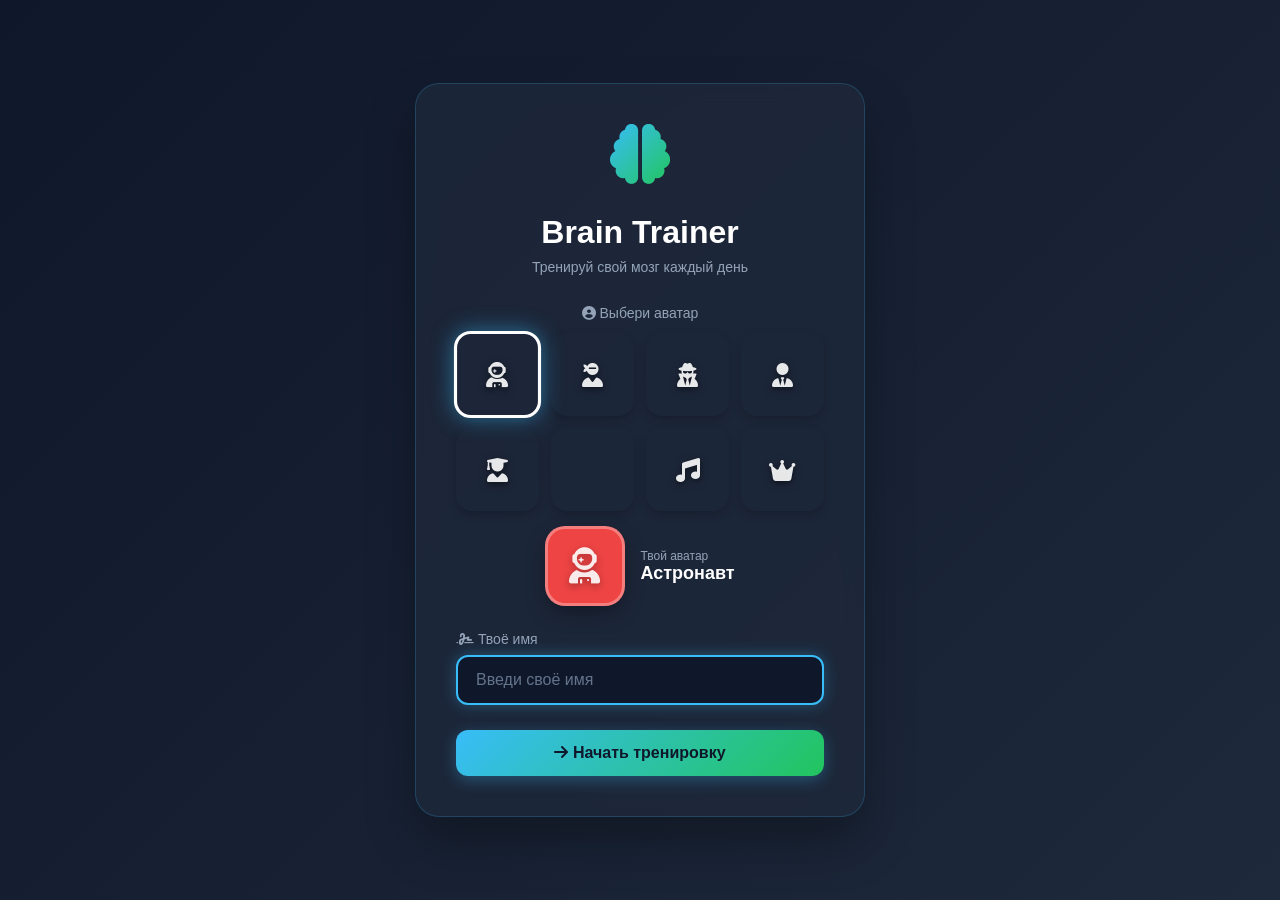
==== templates/login.html @ 95beccde "First" ====
<!DOCTYPE html>
<html lang="ru">
<head>
    <meta charset="UTF-8">
    <meta name="viewport" content="width=device-width, initial-scale=1.0">
    <title>Brain Trainer - Вход</title>
    <link rel="stylesheet" href="{{ url_for('static', filename='style.css') }}">
    <link rel="stylesheet" href="https://cdnjs.cloudflare.com/ajax/libs/font-awesome/6.4.0/css/all.min.css">
    <style>
        * { box-sizing: border-box; margin: 0; padding: 0; }
        body {
            background: linear-gradient(135deg, #0f172a 0%, #1e293b 100%);
            color: white; font-family: 'Segoe UI', Arial, sans-serif;
            min-height: 100vh; display: flex; align-items: center; justify-content: center;
        }
        .login-container {
            max-width: 450px; width: 90%; padding: 40px;
            background: rgba(30, 41, 59, 0.8); backdrop-filter: blur(10px);
            border-radius: 24px; box-shadow: 0 25px 50px rgba(0, 0, 0, 0.3);
            border: 1px solid rgba(56, 189, 248, 0.2); text-align: center;
            animation: slideUp 0.5s ease;
        }
        @keyframes slideUp {
            from { opacity: 0; transform: translateY(30px); }
            to { opacity: 1; transform: translateY(0); }
        }
        .login-logo { margin-bottom: 20px; }
        .login-logo i {
            font-size: 60px; background: linear-gradient(135deg, #38bdf8, #22c55e);
            -webkit-background-clip: text; -webkit-text-fill-color: transparent; margin-bottom: 10px;
        }
        .login-container h1 { font-size: 32px; margin-bottom: 8px; font-weight: 600; }
        .login-subtitle { color: #94a3b8; margin-bottom: 30px; font-size: 14px; }
        .avatar-section { margin-bottom: 25px; }
        .avatar-label { display: block; color: #94a3b8; font-size: 14px; margin-bottom: 12px; }
        .avatar-grid { display: grid; grid-template-columns: repeat(4, 1fr); gap: 12px; margin-bottom: 10px; }
        .avatar-option {
            aspect-ratio: 1; border-radius: 16px; cursor: pointer;
            transition: all 0.2s ease; border: 3px solid transparent;
            display: flex; align-items: center; justify-content: center;
            font-size: 28px; font-weight: bold; color: white;
            text-shadow: 0 2px 5px rgba(0,0,0,0.3); box-shadow: 0 4px 10px rgba(0,0,0,0.2);
        }
        .avatar-option:hover { transform: scale(1.05); box-shadow: 0 8px 20px rgba(0,0,0,0.3); }
        .avatar-option.selected { border-color: white; box-shadow: 0 0 20px rgba(56, 189, 248, 0.5); transform: scale(1.05); }
        .avatar-option i { font-size: 24px; color: rgba(255,255,255,0.9); filter: drop-shadow(0 2px 4px rgba(0,0,0,0.3)); }
        .avatar-preview { display: flex; align-items: center; justify-content: center; gap: 15px; margin: 15px 0 20px; }
        .preview-avatar {
            width: 80px; height: 80px; border-radius: 20px; display: flex;
            align-items: center; justify-content: center; font-size: 40px;
            font-weight: bold; color: white; text-shadow: 0 3px 8px rgba(0,0,0,0.3);
            box-shadow: 0 8px 20px rgba(0,0,0,0.3); transition: all 0.3s ease;
            border: 3px solid rgba(255,255,255,0.3);
        }
        .preview-avatar i { font-size: 36px; color: rgba(255,255,255,0.9); }
        .preview-text { text-align: left; }
        .preview-text span { display: block; color: #94a3b8; font-size: 12px; }
        .preview-text strong { font-size: 18px; color: white; }
        .input-group { margin-bottom: 25px; text-align: left; }
        .input-group label { display: block; color: #94a3b8; font-size: 14px; margin-bottom: 8px; }
        .input-group input {
            width: 100%; padding: 14px 18px; font-size: 16px; border-radius: 12px;
            border: 2px solid #334155; background: #0f172a; color: white;
            outline: none; transition: all 0.2s;
        }
        .input-group input:focus { border-color: #38bdf8; box-shadow: 0 0 15px rgba(56, 189, 248, 0.3); }
        .input-group input::placeholder { color: #64748b; }
        .login-btn {
            width: 100%; padding: 14px; font-size: 16px; font-weight: bold;
            border-radius: 12px; border: none; background: linear-gradient(135deg, #38bdf8, #22c55e);
            color: #0f172a; cursor: pointer; transition: all 0.2s;
            box-shadow: 0 4px 15px rgba(56, 189, 248, 0.3);
        }
        .login-btn:hover { transform: translateY(-2px); box-shadow: 0 8px 25px rgba(56, 189, 248, 0.4); }
        .login-btn:active { transform: translateY(0); }
    </style>
</head>
<body>
    <div class="login-container">
        <div class="login-logo"><i class="fas fa-brain"></i></div>
        <h1>Brain Trainer</h1>
        <p class="login-subtitle">Тренируй свой мозг каждый день</p>

        <form method="POST" id="loginForm">
            <input type="hidden" name="avatar_color" id="avatarColorInput" value="#ef4444">
            <input type="hidden" name="avatar_icon" id="avatarIconInput" value="fa-user-astronaut">

            <div class="avatar-section">
                <label class="avatar-label"><i class="fas fa-user-circle"></i> Выбери аватар</label>
                <div class="avatar-grid" id="avatarGrid">
                    <div class="avatar-option selected" data-color="#ef4444" data-icon="fa-user-astronaut" data-name="Астронавт" onclick="selectAvatar(this)">
                        <i class="fas fa-user-astronaut"></i>
                    </div>
                    <div class="avatar-option" data-color="#f97316" data-icon="fa-user-ninja" data-name="Ниндзя" onclick="selectAvatar(this)">
                        <i class="fas fa-user-ninja"></i>
                    </div>
                    <div class="avatar-option" data-color="#fbbf24" data-icon="fa-user-secret" data-name="Агент" onclick="selectAvatar(this)">
                        <i class="fas fa-user-secret"></i>
                    </div>
                    <div class="avatar-option" data-color="#22c55e" data-icon="fa-user-tie" data-name="Бизнесмен" onclick="selectAvatar(this)">
                        <i class="fas fa-user-tie"></i>
                    </div>
                    <div class="avatar-option" data-color="#06b6d4" data-icon="fa-user-graduate" data-name="Студент" onclick="selectAvatar(this)">
                        <i class="fas fa-user-graduate"></i>
                    </div>
                    <div class="avatar-option" data-color="#3b82f6" data-icon="fa-user-pilot" data-name="Пилот" onclick="selectAvatar(this)">
                        <i class="fas fa-user-pilot"></i>
                    </div>
                    <div class="avatar-option" data-color="#8b5cf6" data-icon="fa-music" data-name="Музыкант" onclick="selectAvatar(this)">
                        <i class="fas fa-music"></i>
                    </div>
                    <div class="avatar-option" data-color="#ec4899" data-icon="fa-crown" data-name="Король" onclick="selectAvatar(this)">
                        <i class="fas fa-crown"></i>
                    </div>
                </div>

                <div class="avatar-preview">
                    <div class="preview-avatar" id="avatarPreview" style="background: #ef4444;">
                        <i class="fas fa-user-astronaut"></i>
                    </div>
                    <div class="preview-text">
                        <span>Твой аватар</span>
                        <strong id="avatarName">Астронавт</strong>
                    </div>
                </div>
            </div>

            <div class="input-group">
                <label><i class="fas fa-signature"></i> Твоё имя</label>
                <input type="text" name="username" placeholder="Введи своё имя" required autofocus>
            </div>

            <button type="submit" class="login-btn"><i class="fas fa-arrow-right"></i> Начать тренировку</button>
        </form>
    </div>

    <script>
        function selectAvatar(element) {
            document.querySelectorAll('.avatar-option').forEach(opt => opt.classList.remove('selected'));
            element.classList.add('selected');

            const color = element.dataset.color;
            const icon = element.dataset.icon;
            const name = element.dataset.name;

            const preview = document.getElementById('avatarPreview');
            preview.style.background = color;
            preview.innerHTML = `<i class="fas ${icon}"></i>`;

            document.getElementById('avatarName').textContent = name;
            document.getElementById('avatarColorInput').value = color;
            document.getElementById('avatarIconInput').value = icon;
        }
    </script>
</body>
</html>
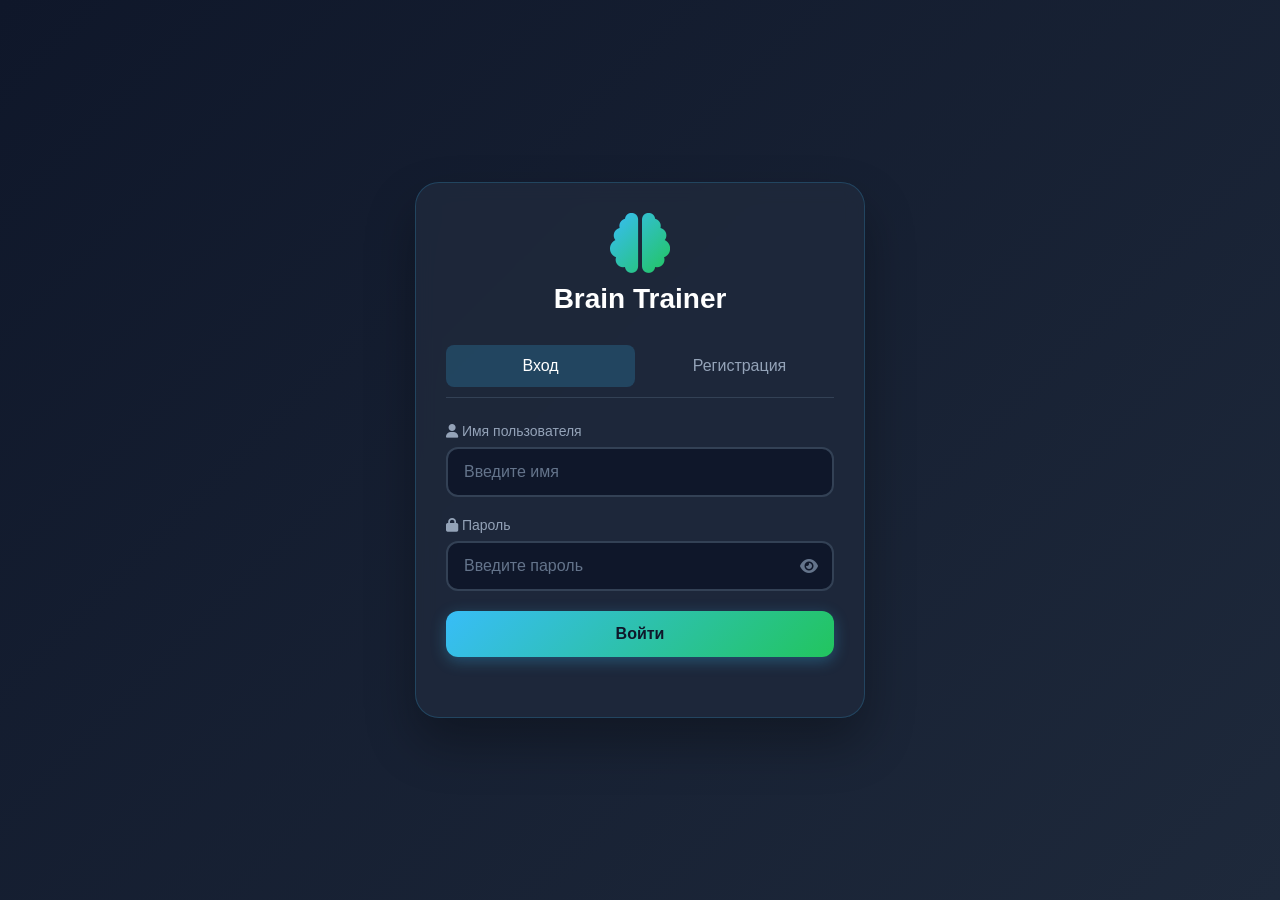
==== commit 900fccd6: "User debug" ====
--- a/templates/login.html
+++ b/templates/login.html
@@ -1,8 +1,9 @@
+<!-- templates/login.html -->
 <!DOCTYPE html>
 <html lang="ru">
 <head>
     <meta charset="UTF-8">
-    <meta name="viewport" content="width=device-width, initial-scale=1.0">
+    <meta name="viewport" content="width=device-width, initial-scale=1.0, maximum-scale=1.0, user-scalable=no">
     <title>Brain Trainer - Вход</title>
     <link rel="stylesheet" href="{{ url_for('static', filename='style.css') }}">
     <link rel="stylesheet" href="https://cdnjs.cloudflare.com/ajax/libs/font-awesome/6.4.0/css/all.min.css">
@@ -10,146 +11,450 @@
         * { box-sizing: border-box; margin: 0; padding: 0; }
         body {
             background: linear-gradient(135deg, #0f172a 0%, #1e293b 100%);
-            color: white; font-family: 'Segoe UI', Arial, sans-serif;
-            min-height: 100vh; display: flex; align-items: center; justify-content: center;
-        }
-        .login-container {
-            max-width: 450px; width: 90%; padding: 40px;
-            background: rgba(30, 41, 59, 0.8); backdrop-filter: blur(10px);
-            border-radius: 24px; box-shadow: 0 25px 50px rgba(0, 0, 0, 0.3);
-            border: 1px solid rgba(56, 189, 248, 0.2); text-align: center;
+            min-height: 100vh;
+            display: flex;
+            align-items: center;
+            justify-content: center;
+            font-family: 'Segoe UI', Arial, sans-serif;
+            padding: 20px;
+        }
+        .auth-container {
+            max-width: 450px;
+            width: 100%;
+            background: rgba(30, 41, 59, 0.9);
+            backdrop-filter: blur(10px);
+            border-radius: 24px;
+            padding: 30px;
+            box-shadow: 0 25px 50px rgba(0, 0, 0, 0.3);
+            border: 1px solid rgba(56, 189, 248, 0.2);
             animation: slideUp 0.5s ease;
         }
         @keyframes slideUp {
             from { opacity: 0; transform: translateY(30px); }
             to { opacity: 1; transform: translateY(0); }
         }
-        .login-logo { margin-bottom: 20px; }
-        .login-logo i {
-            font-size: 60px; background: linear-gradient(135deg, #38bdf8, #22c55e);
-            -webkit-background-clip: text; -webkit-text-fill-color: transparent; margin-bottom: 10px;
-        }
-        .login-container h1 { font-size: 32px; margin-bottom: 8px; font-weight: 600; }
-        .login-subtitle { color: #94a3b8; margin-bottom: 30px; font-size: 14px; }
-        .avatar-section { margin-bottom: 25px; }
-        .avatar-label { display: block; color: #94a3b8; font-size: 14px; margin-bottom: 12px; }
-        .avatar-grid { display: grid; grid-template-columns: repeat(4, 1fr); gap: 12px; margin-bottom: 10px; }
+        .logo {
+            text-align: center;
+            margin-bottom: 30px;
+        }
+        .logo i {
+            font-size: 60px;
+            background: linear-gradient(135deg, #38bdf8, #22c55e);
+            -webkit-background-clip: text;
+            -webkit-text-fill-color: transparent;
+        }
+        .logo h1 {
+            color: white;
+            font-size: 28px;
+            margin-top: 10px;
+        }
+        .tabs {
+            display: flex;
+            gap: 10px;
+            margin-bottom: 25px;
+            border-bottom: 1px solid #334155;
+            padding-bottom: 10px;
+        }
+        .tab {
+            flex: 1;
+            padding: 12px;
+            background: none;
+            border: none;
+            color: #94a3b8;
+            font-size: 16px;
+            font-weight: 500;
+            cursor: pointer;
+            transition: all 0.2s;
+            border-radius: 8px;
+        }
+        .tab.active {
+            color: white;
+            background: rgba(56, 189, 248, 0.2);
+        }
+        .tab:hover {
+            color: white;
+        }
+        .form-container {
+            display: none;
+        }
+        .form-container.active {
+            display: block;
+        }
+        .avatar-section {
+            margin-bottom: 20px;
+        }
+        .avatar-label {
+            display: block;
+            color: #94a3b8;
+            font-size: 14px;
+            margin-bottom: 10px;
+        }
+        .avatar-grid {
+            display: grid;
+            grid-template-columns: repeat(4, 1fr);
+            gap: 10px;
+            margin-bottom: 15px;
+        }
         .avatar-option {
-            aspect-ratio: 1; border-radius: 16px; cursor: pointer;
-            transition: all 0.2s ease; border: 3px solid transparent;
-            display: flex; align-items: center; justify-content: center;
-            font-size: 28px; font-weight: bold; color: white;
-            text-shadow: 0 2px 5px rgba(0,0,0,0.3); box-shadow: 0 4px 10px rgba(0,0,0,0.2);
-        }
-        .avatar-option:hover { transform: scale(1.05); box-shadow: 0 8px 20px rgba(0,0,0,0.3); }
-        .avatar-option.selected { border-color: white; box-shadow: 0 0 20px rgba(56, 189, 248, 0.5); transform: scale(1.05); }
-        .avatar-option i { font-size: 24px; color: rgba(255,255,255,0.9); filter: drop-shadow(0 2px 4px rgba(0,0,0,0.3)); }
-        .avatar-preview { display: flex; align-items: center; justify-content: center; gap: 15px; margin: 15px 0 20px; }
+            aspect-ratio: 1;
+            border-radius: 12px;
+            cursor: pointer;
+            transition: all 0.2s;
+            border: 3px solid transparent;
+            display: flex;
+            align-items: center;
+            justify-content: center;
+            font-size: 24px;
+            color: white;
+            text-shadow: 0 2px 5px rgba(0,0,0,0.3);
+            box-shadow: 0 4px 10px rgba(0,0,0,0.2);
+        }
+        .avatar-option.selected {
+            border-color: white;
+            box-shadow: 0 0 20px rgba(56, 189, 248, 0.5);
+            transform: scale(1.05);
+        }
+        .avatar-preview {
+            display: flex;
+            align-items: center;
+            gap: 15px;
+            padding: 15px;
+            background: rgba(0,0,0,0.2);
+            border-radius: 12px;
+        }
         .preview-avatar {
-            width: 80px; height: 80px; border-radius: 20px; display: flex;
-            align-items: center; justify-content: center; font-size: 40px;
-            font-weight: bold; color: white; text-shadow: 0 3px 8px rgba(0,0,0,0.3);
-            box-shadow: 0 8px 20px rgba(0,0,0,0.3); transition: all 0.3s ease;
-            border: 3px solid rgba(255,255,255,0.3);
-        }
-        .preview-avatar i { font-size: 36px; color: rgba(255,255,255,0.9); }
-        .preview-text { text-align: left; }
-        .preview-text span { display: block; color: #94a3b8; font-size: 12px; }
-        .preview-text strong { font-size: 18px; color: white; }
-        .input-group { margin-bottom: 25px; text-align: left; }
-        .input-group label { display: block; color: #94a3b8; font-size: 14px; margin-bottom: 8px; }
+            width: 60px;
+            height: 60px;
+            border-radius: 15px;
+            display: flex;
+            align-items: center;
+            justify-content: center;
+            font-size: 28px;
+            color: white;
+            text-shadow: 0 2px 5px rgba(0,0,0,0.3);
+            box-shadow: 0 4px 15px rgba(0,0,0,0.3);
+            border: 2px solid rgba(255,255,255,0.3);
+        }
+        .preview-text span {
+            display: block;
+            color: #94a3b8;
+            font-size: 12px;
+        }
+        .preview-text strong {
+            font-size: 16px;
+            color: white;
+        }
+        .input-group {
+            margin-bottom: 20px;
+        }
+        .input-group label {
+            display: block;
+            color: #94a3b8;
+            font-size: 14px;
+            margin-bottom: 8px;
+        }
         .input-group input {
-            width: 100%; padding: 14px 18px; font-size: 16px; border-radius: 12px;
-            border: 2px solid #334155; background: #0f172a; color: white;
-            outline: none; transition: all 0.2s;
-        }
-        .input-group input:focus { border-color: #38bdf8; box-shadow: 0 0 15px rgba(56, 189, 248, 0.3); }
-        .input-group input::placeholder { color: #64748b; }
-        .login-btn {
-            width: 100%; padding: 14px; font-size: 16px; font-weight: bold;
-            border-radius: 12px; border: none; background: linear-gradient(135deg, #38bdf8, #22c55e);
-            color: #0f172a; cursor: pointer; transition: all 0.2s;
+            width: 100%;
+            padding: 14px 16px;
+            font-size: 16px;
+            border-radius: 12px;
+            border: 2px solid #334155;
+            background: #0f172a;
+            color: white;
+            outline: none;
+            transition: all 0.2s;
+        }
+        .input-group input:focus {
+            border-color: #38bdf8;
+            box-shadow: 0 0 15px rgba(56, 189, 248, 0.3);
+        }
+        .input-group input::placeholder {
+            color: #64748b;
+        }
+        .password-wrapper {
+            position: relative;
+        }
+        .password-toggle {
+            position: absolute;
+            right: 16px;
+            top: 50%;
+            transform: translateY(-50%);
+            color: #64748b;
+            cursor: pointer;
+        }
+        .submit-btn {
+            width: 100%;
+            padding: 14px;
+            font-size: 16px;
+            font-weight: bold;
+            border-radius: 12px;
+            border: none;
+            background: linear-gradient(135deg, #38bdf8, #22c55e);
+            color: #0f172a;
+            cursor: pointer;
+            transition: all 0.2s;
             box-shadow: 0 4px 15px rgba(56, 189, 248, 0.3);
         }
-        .login-btn:hover { transform: translateY(-2px); box-shadow: 0 8px 25px rgba(56, 189, 248, 0.4); }
-        .login-btn:active { transform: translateY(0); }
+        .submit-btn:hover {
+            transform: translateY(-2px);
+            box-shadow: 0 8px 25px rgba(56, 189, 248, 0.4);
+        }
+        .submit-btn:disabled {
+            opacity: 0.5;
+            cursor: not-allowed;
+        }
+        .error-message {
+            color: #ef4444;
+            font-size: 14px;
+            margin-top: 10px;
+            text-align: center;
+            min-height: 20px;
+        }
+        @media (max-width: 480px) {
+            .auth-container {
+                padding: 20px;
+            }
+            .avatar-grid {
+                gap: 8px;
+            }
+            .avatar-option {
+                font-size: 20px;
+            }
+        }
     </style>
 </head>
 <body>
-    <div class="login-container">
-        <div class="login-logo"><i class="fas fa-brain"></i></div>
-        <h1>Brain Trainer</h1>
-        <p class="login-subtitle">Тренируй свой мозг каждый день</p>
-
-        <form method="POST" id="loginForm">
-            <input type="hidden" name="avatar_color" id="avatarColorInput" value="#ef4444">
-            <input type="hidden" name="avatar_icon" id="avatarIconInput" value="fa-user-astronaut">
-
-            <div class="avatar-section">
-                <label class="avatar-label"><i class="fas fa-user-circle"></i> Выбери аватар</label>
-                <div class="avatar-grid" id="avatarGrid">
-                    <div class="avatar-option selected" data-color="#ef4444" data-icon="fa-user-astronaut" data-name="Астронавт" onclick="selectAvatar(this)">
-                        <i class="fas fa-user-astronaut"></i>
+    <div class="auth-container">
+        <div class="logo">
+            <i class="fas fa-brain"></i>
+            <h1>Brain Trainer</h1>
+        </div>
+
+        <div class="tabs">
+            <button class="tab active" onclick="switchTab('login')">Вход</button>
+            <button class="tab" onclick="switchTab('register')">Регистрация</button>
+        </div>
+
+        <!-- Форма входа -->
+        <div id="loginForm" class="form-container active">
+            <form onsubmit="login(event)">
+                <div class="input-group">
+                    <label><i class="fas fa-user"></i> Имя пользователя</label>
+                    <input type="text" id="loginUsername" placeholder="Введите имя" required>
+                </div>
+                <div class="input-group">
+                    <label><i class="fas fa-lock"></i> Пароль</label>
+                    <div class="password-wrapper">
+                        <input type="password" id="loginPassword" placeholder="Введите пароль" required>
+                        <i class="fas fa-eye password-toggle" onclick="togglePassword('loginPassword', this)"></i>
                     </div>
-                    <div class="avatar-option" data-color="#f97316" data-icon="fa-user-ninja" data-name="Ниндзя" onclick="selectAvatar(this)">
-                        <i class="fas fa-user-ninja"></i>
+                </div>
+                <button type="submit" class="submit-btn">Войти</button>
+            </form>
+        </div>
+
+        <!-- Форма регистрации -->
+        <div id="registerForm" class="form-container">
+            <form onsubmit="register(event)">
+                <div class="avatar-section">
+                    <label class="avatar-label"><i class="fas fa-user-circle"></i> Выбери аватар</label>
+                    <div class="avatar-grid" id="avatarGrid">
+                        <div class="avatar-option selected" data-color="#ef4444" data-icon="fa-user-astronaut" data-name="Астронавт" onclick="selectAvatar(this)">
+                            <i class="fas fa-user-astronaut"></i>
+                        </div>
+                        <div class="avatar-option" data-color="#f97316" data-icon="fa-user-ninja" data-name="Ниндзя" onclick="selectAvatar(this)">
+                            <i class="fas fa-user-ninja"></i>
+                        </div>
+                        <div class="avatar-option" data-color="#fbbf24" data-icon="fa-user-secret" data-name="Агент" onclick="selectAvatar(this)">
+                            <i class="fas fa-user-secret"></i>
+                        </div>
+                        <div class="avatar-option" data-color="#22c55e" data-icon="fa-user-tie" data-name="Бизнесмен" onclick="selectAvatar(this)">
+                            <i class="fas fa-user-tie"></i>
+                        </div>
+                        <div class="avatar-option" data-color="#06b6d4" data-icon="fa-user-graduate" data-name="Студент" onclick="selectAvatar(this)">
+                            <i class="fas fa-user-graduate"></i>
+                        </div>
+                        <div class="avatar-option" data-color="#3b82f6" data-icon="fa-user-pilot" data-name="Пилот" onclick="selectAvatar(this)">
+                            <i class="fas fa-user-pilot"></i>
+                        </div>
+                        <div class="avatar-option" data-color="#8b5cf6" data-icon="fa-music" data-name="Музыкант" onclick="selectAvatar(this)">
+                            <i class="fas fa-music"></i>
+                        </div>
+                        <div class="avatar-option" data-color="#ec4899" data-icon="fa-crown" data-name="Король" onclick="selectAvatar(this)">
+                            <i class="fas fa-crown"></i>
+                        </div>
                     </div>
-                    <div class="avatar-option" data-color="#fbbf24" data-icon="fa-user-secret" data-name="Агент" onclick="selectAvatar(this)">
-                        <i class="fas fa-user-secret"></i>
+                    <div class="avatar-preview">
+                        <div class="preview-avatar" id="avatarPreview" style="background: #ef4444;">
+                            <i class="fas fa-user-astronaut"></i>
+                        </div>
+                        <div class="preview-text">
+                            <span>Твой аватар</span>
+                            <strong id="avatarName">Астронавт</strong>
+                        </div>
                     </div>
-                    <div class="avatar-option" data-color="#22c55e" data-icon="fa-user-tie" data-name="Бизнесмен" onclick="selectAvatar(this)">
-                        <i class="fas fa-user-tie"></i>
+                </div>
+
+                <div class="input-group">
+                    <label><i class="fas fa-user"></i> Имя пользователя</label>
+                    <input type="text" id="regUsername" placeholder="От 3 символов" minlength="3" required>
+                </div>
+                <div class="input-group">
+                    <label><i class="fas fa-envelope"></i> Email (необязательно)</label>
+                    <input type="email" id="regEmail" placeholder="example@mail.com">
+                </div>
+                <div class="input-group">
+                    <label><i class="fas fa-lock"></i> Пароль</label>
+                    <div class="password-wrapper">
+                        <input type="password" id="regPassword" placeholder="От 6 символов" minlength="6" required>
+                        <i class="fas fa-eye password-toggle" onclick="togglePassword('regPassword', this)"></i>
                     </div>
-                    <div class="avatar-option" data-color="#06b6d4" data-icon="fa-user-graduate" data-name="Студент" onclick="selectAvatar(this)">
-                        <i class="fas fa-user-graduate"></i>
+                </div>
+                <div class="input-group">
+                    <label><i class="fas fa-lock"></i> Подтвердите пароль</label>
+                    <div class="password-wrapper">
+                        <input type="password" id="regPasswordConfirm" placeholder="Повторите пароль" required>
+                        <i class="fas fa-eye password-toggle" onclick="togglePassword('regPasswordConfirm', this)"></i>
                     </div>
-                    <div class="avatar-option" data-color="#3b82f6" data-icon="fa-user-pilot" data-name="Пилот" onclick="selectAvatar(this)">
-                        <i class="fas fa-user-pilot"></i>
-                    </div>
-                    <div class="avatar-option" data-color="#8b5cf6" data-icon="fa-music" data-name="Музыкант" onclick="selectAvatar(this)">
-                        <i class="fas fa-music"></i>
-                    </div>
-                    <div class="avatar-option" data-color="#ec4899" data-icon="fa-crown" data-name="Король" onclick="selectAvatar(this)">
-                        <i class="fas fa-crown"></i>
-                    </div>
-                </div>
-
-                <div class="avatar-preview">
-                    <div class="preview-avatar" id="avatarPreview" style="background: #ef4444;">
-                        <i class="fas fa-user-astronaut"></i>
-                    </div>
-                    <div class="preview-text">
-                        <span>Твой аватар</span>
-                        <strong id="avatarName">Астронавт</strong>
-                    </div>
-                </div>
-            </div>
-
-            <div class="input-group">
-                <label><i class="fas fa-signature"></i> Твоё имя</label>
-                <input type="text" name="username" placeholder="Введи своё имя" required autofocus>
-            </div>
-
-            <button type="submit" class="login-btn"><i class="fas fa-arrow-right"></i> Начать тренировку</button>
-        </form>
+                </div>
+
+                <button type="submit" class="submit-btn">Зарегистрироваться</button>
+            </form>
+        </div>
+
+        <div id="errorMessage" class="error-message"></div>
     </div>
 
     <script>
+        let selectedAvatar = {
+            color: '#ef4444',
+            icon: 'fa-user-astronaut',
+            name: 'Астронавт'
+        };
+
+        function switchTab(tab) {
+            document.querySelectorAll('.tab').forEach(t => t.classList.remove('active'));
+            document.querySelectorAll('.form-container').forEach(f => f.classList.remove('active'));
+
+            if (tab === 'login') {
+                document.querySelector('.tab:first-child').classList.add('active');
+                document.getElementById('loginForm').classList.add('active');
+            } else {
+                document.querySelector('.tab:last-child').classList.add('active');
+                document.getElementById('registerForm').classList.add('active');
+            }
+            document.getElementById('errorMessage').textContent = '';
+        }
+
         function selectAvatar(element) {
             document.querySelectorAll('.avatar-option').forEach(opt => opt.classList.remove('selected'));
             element.classList.add('selected');
 
-            const color = element.dataset.color;
-            const icon = element.dataset.icon;
-            const name = element.dataset.name;
+            selectedAvatar = {
+                color: element.dataset.color,
+                icon: element.dataset.icon,
+                name: element.dataset.name
+            };
 
             const preview = document.getElementById('avatarPreview');
-            preview.style.background = color;
-            preview.innerHTML = `<i class="fas ${icon}"></i>`;
-
-            document.getElementById('avatarName').textContent = name;
-            document.getElementById('avatarColorInput').value = color;
-            document.getElementById('avatarIconInput').value = icon;
+            preview.style.background = selectedAvatar.color;
+            preview.innerHTML = `<i class="fas ${selectedAvatar.icon}"></i>`;
+            document.getElementById('avatarName').textContent = selectedAvatar.name;
+        }
+
+        function togglePassword(inputId, icon) {
+            const input = document.getElementById(inputId);
+            if (input.type === 'password') {
+                input.type = 'text';
+                icon.classList.remove('fa-eye');
+                icon.classList.add('fa-eye-slash');
+            } else {
+                input.type = 'password';
+                icon.classList.remove('fa-eye-slash');
+                icon.classList.add('fa-eye');
+            }
+        }
+
+        async function login(event) {
+            event.preventDefault();
+            const btn = event.target.querySelector('button');
+            btn.disabled = true;
+
+            const username = document.getElementById('loginUsername').value;
+            const password = document.getElementById('loginPassword').value;
+
+            try {
+                const res = await fetch('/login', {
+                    method: 'POST',
+                    headers: {'Content-Type': 'application/json'},
+                    body: JSON.stringify({username, password})
+                });
+                const data = await res.json();
+
+                if (data.success) {
+                    window.location.href = data.redirect;
+                } else {
+                    document.getElementById('errorMessage').textContent = data.error;
+                }
+            } catch (e) {
+                document.getElementById('errorMessage').textContent = 'Ошибка соединения';
+            } finally {
+                btn.disabled = false;
+            }
+        }
+
+        async function register(event) {
+            event.preventDefault();
+            const btn = event.target.querySelector('button');
+            btn.disabled = true;
+
+            const username = document.getElementById('regUsername').value;
+            const email = document.getElementById('regEmail').value;
+            const password = document.getElementById('regPassword').value;
+            const passwordConfirm = document.getElementById('regPasswordConfirm').value;
+
+            if (password !== passwordConfirm) {
+                document.getElementById('errorMessage').textContent = 'Пароли не совпадают';
+                btn.disabled = false;
+                return;
+            }
+
+            if (username.length < 3) {
+                document.getElementById('errorMessage').textContent = 'Имя должно быть не менее 3 символов';
+                btn.disabled = false;
+                return;
+            }
+
+            if (password.length < 6) {
+                document.getElementById('errorMessage').textContent = 'Пароль должен быть не менее 6 символов';
+                btn.disabled = false;
+                return;
+            }
+
+            try {
+                const res = await fetch('/register', {
+                    method: 'POST',
+                    headers: {'Content-Type': 'application/json'},
+                    body: JSON.stringify({
+                        username,
+                        email,
+                        password,
+                        avatar_color: selectedAvatar.color,
+                        avatar_icon: selectedAvatar.icon
+                    })
+                });
+                const data = await res.json();
+
+                if (data.success) {
+                    window.location.href = data.redirect;
+                } else {
+                    document.getElementById('errorMessage').textContent = data.error;
+                }
+            } catch (e) {
+                document.getElementById('errorMessage').textContent = 'Ошибка соединения';
+            } finally {
+                btn.disabled = false;
+            }
         }
     </script>
 </body>
